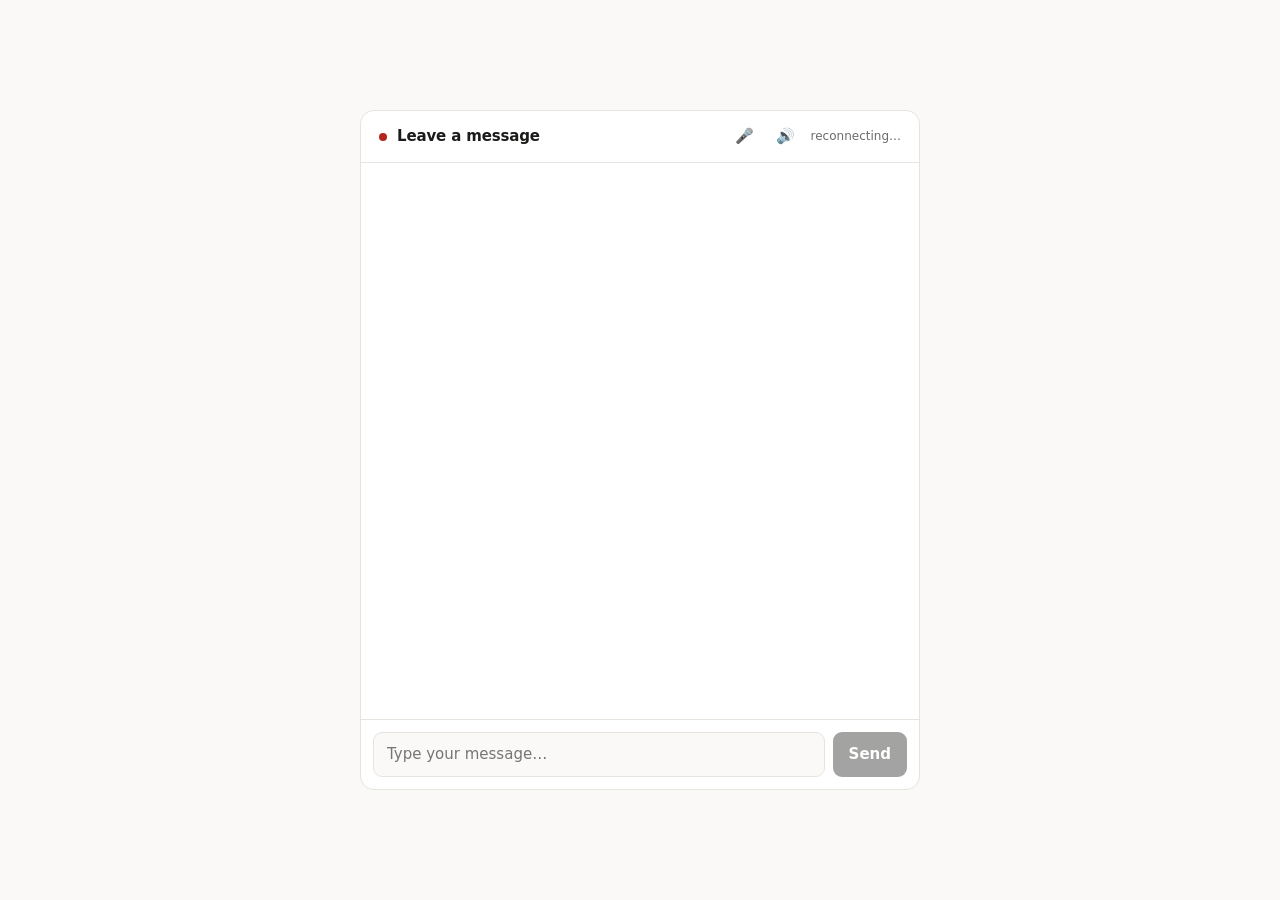
==== docs/index.html @ 97af679c "Fix widget: the Phase 3 patch truncated the script The voice block was inserted by replacing "connec" ====
<!doctype html>
<html lang="en">
<head>
<meta charset="utf-8">
<meta name="viewport" content="width=device-width, initial-scale=1">
<title>Leave a message</title>
<style>
  :root {
    color-scheme: light dark;
    --bg:#faf9f7; --panel:#ffffff; --fg:#1b1b1a; --mut:#6b6b68; --line:#e6e4df;
    --agent-bg:#f2f1ed; --user-bg:#1b1b1a; --user-fg:#faf9f7;
    --ok:#137a4b; --bad:#b3261e; --accent:#1b1b1a;
  }
  @media (prefers-color-scheme: dark) {
    :root {
      --bg:#131314; --panel:#1a1a1c; --fg:#e9e8e4; --mut:#98978f; --line:#2c2c2f;
      --agent-bg:#232326; --user-bg:#e9e8e4; --user-fg:#131314;
      --ok:#4ade80; --bad:#f87171; --accent:#e9e8e4;
    }
  }
  * { box-sizing:border-box; }
  body {
    margin:0; min-height:100dvh; background:var(--bg); color:var(--fg);
    font:15px/1.55 ui-sans-serif, system-ui, -apple-system, "Segoe UI", sans-serif;
    display:grid; place-items:center; padding:16px;
  }
  .app {
    width:min(100%, 560px); height:min(88dvh, 680px); background:var(--panel);
    border:1px solid var(--line); border-radius:14px; display:flex; flex-direction:column;
    overflow:hidden;
  }
  header { padding:14px 18px; border-bottom:1px solid var(--line); display:flex; align-items:center; gap:10px; }
  header h1 { margin:0; font-size:15px; font-weight:600; letter-spacing:-0.01em; }
  .dot { width:8px; height:8px; border-radius:50%; background:var(--mut); flex:none; transition:background .2s; }
  .dot.ok { background:var(--ok); } .dot.bad { background:var(--bad); }
  .state { font-size:12px; color:var(--mut); }
  .icon { background:none; border:0; padding:2px 6px; font-size:15px;
          cursor:pointer; line-height:1; opacity:.85; }
  #mic { margin-left:auto; }
  .icon:hover { opacity:1; }
  #mic.live { opacity:1; color:var(--bad); }
  #mic.hearing { animation:pulse .8s ease-in-out infinite; }
  @keyframes pulse { 50% { opacity:.35; } }
  .icon[aria-pressed="true"] { opacity:.4; }

  #log { flex:1; overflow-y:auto; padding:18px; display:flex; flex-direction:column; gap:12px; }
  .msg { max-width:82%; padding:9px 13px; border-radius:14px; white-space:pre-wrap; word-wrap:break-word; }
  .msg.agent { background:var(--agent-bg); border-bottom-left-radius:5px; align-self:flex-start; }
  .msg.user  { background:var(--user-bg); color:var(--user-fg); border-bottom-right-radius:5px; align-self:flex-end; }
  .msg.error { background:transparent; color:var(--bad); border:1px solid var(--bad); align-self:stretch; max-width:100%; font-size:13px; }
  .meta { align-self:flex-start; font-size:11px; color:var(--mut); font-family:ui-monospace,Consolas,monospace; }

  .cursor::after {
    content:"▋"; margin-left:1px; opacity:.5; animation:blink 1s steps(2) infinite;
  }
  @keyframes blink { 50% { opacity:0; } }

  form { display:flex; gap:8px; padding:12px; border-top:1px solid var(--line); }
  input[type=text] {
    flex:1; padding:10px 13px; border-radius:9px; border:1px solid var(--line);
    background:var(--bg); color:var(--fg); font:inherit; min-width:0;
  }
  input[type=text]:focus { outline:2px solid var(--accent); outline-offset:-1px; }
  button {
    padding:10px 16px; border-radius:9px; border:0; background:var(--accent);
    color:var(--panel); font:inherit; font-weight:550; cursor:pointer;
  }
  button:disabled { opacity:.4; cursor:not-allowed; }
  @media (prefers-reduced-motion: reduce) { .cursor::after { animation:none; } }
</style>
</head>
<body>
<div class="app">
  <header>
    <span class="dot" id="dot"></span>
    <h1>Leave a message</h1>
    <button type="button" id="mic" class="icon" aria-pressed="false"
            title="Talk instead of typing">🎤</button>
    <button type="button" id="mute" class="icon" aria-pressed="false"
            title="Mute the voice">🔊</button>
    <span class="state" id="state">connecting…</span>
  </header>
  <div id="log" role="log" aria-live="polite"></div>
  <form id="form" autocomplete="off">
    <input type="text" id="input" placeholder="Type your message…" disabled
           aria-label="Your message" maxlength="4000">
    <button type="submit" id="send" disabled>Send</button>
  </form>
</div>

<script type="module">
const WS_URL = "wss://assistant-ai.duckdns.org/ws/chat";

const $ = (id) => document.getElementById(id);
const log = $("log"), input = $("input"), send = $("send"), form = $("form");
const dot = $("dot"), state = $("state");

let socket = null;
let streaming = null;   // the agent bubble currently being written into
let retryDelay = 1000;

// ---- audio playback ----------------------------------------------------
// The server sends one complete audio file per sentence, in generation order.
// decodeAudioData handles MP3 (edge-tts, Fish) and WAV (Piper) alike, so there
// is a single decode path regardless of which backend synthesised it.
let audioCtx = null;
let decodeChain = Promise.resolve();  // keeps decodes in arrival order
const audioQueue = [];
let playing = false;
let muted = false;

function ensureAudio() {
  // Browsers block AudioContext until a user gesture; sending a message is one.
  if (!audioCtx) audioCtx = new (window.AudioContext || window.webkitAudioContext)();
  if (audioCtx.state === "suspended") audioCtx.resume();
  return audioCtx;
}

function enqueueAudio(msg) {
  if (muted || !audioCtx) return;
  // Chained rather than parallel: decodeAudioData resolves out of order for
  // differently-sized clips, which would play the reply's sentences shuffled.
  decodeChain = decodeChain.then(async () => {
    try {
      const bytes = Uint8Array.from(atob(msg.data), (c) => c.charCodeAt(0));
      const buffer = await audioCtx.decodeAudioData(bytes.buffer);
      audioQueue.push(buffer);
      if (!playing) playNext();
    } catch (e) {
      console.warn("could not decode audio", e);
    }
  });
}

function playNext() {
  const buffer = audioQueue.shift();
  if (!buffer) { playing = false; return; }
  playing = true;
  const source = audioCtx.createBufferSource();
  source.buffer = buffer;
  source.connect(audioCtx.destination);
  source.onended = playNext;
  source.start();
}

function stopAudio() {
  audioQueue.length = 0;
  playing = false;
}

function setState(text, cls) {
  state.textContent = text;
  dot.className = "dot" + (cls ? " " + cls : "");
}

function bubble(cls, text = "") {
  const el = document.createElement("div");
  el.className = "msg " + cls;
  el.textContent = text;
  log.appendChild(el);
  log.scrollTop = log.scrollHeight;
  return el;
}

function setComposerEnabled(on) {
  input.disabled = !on;
  send.disabled = !on;
  if (on) input.focus();
}

function connect() {
  setState("connecting…");
  socket = new WebSocket(WS_URL);

  socket.onopen = () => {
    retryDelay = 1000;
    setState("connected", "ok");
    setComposerEnabled(true);
  };

  socket.onmessage = (event) => {
    const msg = JSON.parse(event.data);

    if (msg.type === "ready") {
      // Nothing to show — the server is just handing us a conversation id.
      return;
    }
    if (msg.type === "interrupted") {
      // Server cancelled the reply because we started talking over it.
      stopAudio();
      if (streaming) streaming.classList.remove("cursor");
      streaming = null;
      setComposerEnabled(true);
      return;
    }
    if (msg.type === "transcript") {
      // Echoed back so a misrecognition is visible before it reaches a ticket.
      bubble("user", msg.text);
      return;
    }
    if (msg.type === "not_heard") {
      setState(listening ? "listening" : "connected", "ok");
      setComposerEnabled(true);
      return;
    }
    if (msg.type === "audio") {
      enqueueAudio(msg);
      return;
    }
    if (msg.type === "token") {
      if (!streaming) {
        streaming = bubble("agent");
        streaming.classList.add("cursor");
      }
      streaming.textContent += msg.text;
      log.scrollTop = log.scrollHeight;
      return;
    }
    if (msg.type === "done") {
      if (streaming) streaming.classList.remove("cursor");
      streaming = null;
      // Latency and model are surfaced deliberately: §7 says we cannot tune
      // what we cannot see, and this is the cheapest possible view of it.
      const meta = document.createElement("div");
      meta.className = "meta";
      meta.textContent = `${msg.model} · first token ${msg.first_token_ms}ms · total ${msg.total_ms}ms`;
      log.appendChild(meta);
      log.scrollTop = log.scrollHeight;
      setComposerEnabled(true);
      return;
    }
    if (msg.type === "error") {
      if (streaming) streaming.classList.remove("cursor");
      streaming = null;
      bubble("error", msg.message);
      setComposerEnabled(true);
    }
  };

  socket.onclose = (event) => {
    setComposerEnabled(false);
    streaming = null;
    // 1008 is the server refusing us on policy — a disallowed Origin, too many
    // connections, or at capacity. Reconnecting would just be refused again.
    if (event.code === 1008) {
      setState("refused", "bad");
      bubble("error", `Connection refused: ${event.reason || "policy"}`);
      return;
    }
    setState("reconnecting…", "bad");
    setTimeout(connect, retryDelay);
    retryDelay = Math.min(retryDelay * 2, 15000);
  };

  socket.onerror = () => setState("connection error", "bad");
}

form.addEventListener("submit", (e) => {
  e.preventDefault();
  const text = input.value.trim();
  if (!text || !socket || socket.readyState !== WebSocket.OPEN) return;
  ensureAudio();          // this submit is the user gesture audio needs
  stopAudio();            // a new question cancels whatever is still speaking
  bubble("user", text);
  socket.send(JSON.stringify({ type: "user_message", text }));
  input.value = "";
  setComposerEnabled(false);
});

const mute = $("mute");
mute.addEventListener("click", () => {
  muted = !muted;
  mute.textContent = muted ? "🔇" : "🔊";
  mute.setAttribute("aria-pressed", String(muted));
  mute.title = muted ? "Unmute the voice" : "Mute the voice";
  if (muted) stopAudio();
});

// ---- voice input -------------------------------------------------------
// Energy-based endpointing rather than a neural VAD. @ricky0123/vad-web needs
// onnxruntime's wasm, measured at 13.3 MB raw / 4.75 MB gzipped -- four times
// the budget §3.2 allows for a widget that must load on mobile data. An
// AnalyserNode costs nothing and is adequate in a normal room; if it proves
// flaky in noise, Silero can be lazy-loaded on first mic use.
let listening = false;
let micStream = null;
let recorder = null;
let analyser = null;
let chunks = [];
let speaking = false;          // caller is currently talking
let silenceSince = 0;
let noiseFloor = 0.01;
let pollTimer = null;

const SILENCE_HANGOVER_MS = 900;   // quiet this long ends the utterance
const MIN_UTTERANCE_MS = 400;      // shorter than this is a cough, not speech
const SPEECH_MARGIN = 2.5;         // times the measured noise floor
let speechStartedAt = 0;

function rms() {
  const buf = new Float32Array(analyser.fftSize);
  analyser.getFloatTimeDomainData(buf);
  let sum = 0;
  for (let i = 0; i < buf.length; i++) sum += buf[i] * buf[i];
  return Math.sqrt(sum / buf.length);
}

async function startListening() {
  micStream = await navigator.mediaDevices.getUserMedia({
    audio: { echoCancellation: true, noiseSuppression: true, autoGainControl: true },
  });
  ensureAudio();
  const source = audioCtx.createMediaStreamSource(micStream);
  analyser = audioCtx.createAnalyser();
  analyser.fftSize = 1024;
  source.connect(analyser);

  // Calibrate against the actual room rather than a guessed constant.
  const samples = [];
  for (let i = 0; i < 12; i++) {
    samples.push(rms());
    await new Promise((r) => setTimeout(r, 40));
  }
  noiseFloor = Math.max(0.005, samples.sort()[Math.floor(samples.length / 2)]);

  listening = true;
  micBtn.classList.add("live");
  micBtn.setAttribute("aria-pressed", "true");
  setState("listening", "ok");
  pollTimer = setInterval(poll, 50);
}

function stopListening() {
  listening = false;
  clearInterval(pollTimer);
  if (recorder && recorder.state === "recording") recorder.stop();
  if (micStream) micStream.getTracks().forEach((t) => t.stop());
  micStream = null; recorder = null; analyser = null; speaking = false;
  micBtn.classList.remove("live", "hearing");
  micBtn.setAttribute("aria-pressed", "false");
  setState("connected", "ok");
}

function poll() {
  if (!analyser) return;
  const level = rms();
  const loud = level > noiseFloor * SPEECH_MARGIN;

  if (loud && !speaking) {
    speaking = true;
    speechStartedAt = Date.now();
    micBtn.classList.add("hearing");
    // Barge-in (§7.4): kill playback immediately, and tell the server before
    // the audio upload so it can cancel the LLM and TTS work in flight.
    if (playing || audioQueue.length) {
      stopAudio();
      if (socket && socket.readyState === WebSocket.OPEN) {
        socket.send(JSON.stringify({ type: "barge_in" }));
      }
    }
    chunks = [];
    recorder = new MediaRecorder(micStream, { mimeType: "audio/webm;codecs=opus" });
    recorder.ondataavailable = (e) => { if (e.data.size) chunks.push(e.data); };
    recorder.onstop = sendUtterance;
    recorder.start();
    silenceSince = 0;
  } else if (!loud && speaking) {
    if (!silenceSince) silenceSince = Date.now();
    if (Date.now() - silenceSince > SILENCE_HANGOVER_MS) {
      speaking = false;
      micBtn.classList.remove("hearing");
      const spoken = Date.now() - speechStartedAt - SILENCE_HANGOVER_MS;
      if (recorder && recorder.state === "recording") {
        recorder.stop();
        if (spoken < MIN_UTTERANCE_MS) chunks = [];   // too short to be speech
      }
    }
  } else if (loud && speaking) {
    silenceSince = 0;
  }
}

async function sendUtterance() {
  if (!chunks.length) return;
  const blob = new Blob(chunks, { type: "audio/webm" });
  chunks = [];
  // Groq bills a 10-second minimum per request, so a fragment costs the same
  // as a sentence. Drop the ones that are obviously not speech.
  if (blob.size < 2000) return;
  const b64 = await new Promise((resolve) => {
    const fr = new FileReader();
    fr.onload = () => resolve(fr.result.split(",")[1]);
    fr.readAsDataURL(blob);
  });
  if (socket && socket.readyState === WebSocket.OPEN) {
    setState("transcribing…", "ok");
    socket.send(JSON.stringify({ type: "audio", data: b64, mime: "audio/webm" }));
  }
}

const micBtn = $("mic");
micBtn.addEventListener("click", async () => {
  try {
    if (listening) stopListening();
    else await startListening();
  } catch (e) {
    bubble("error", "Could not access the microphone: " + e.message);
    stopListening();
  }
});


connect();
</script>
</body>
</html>
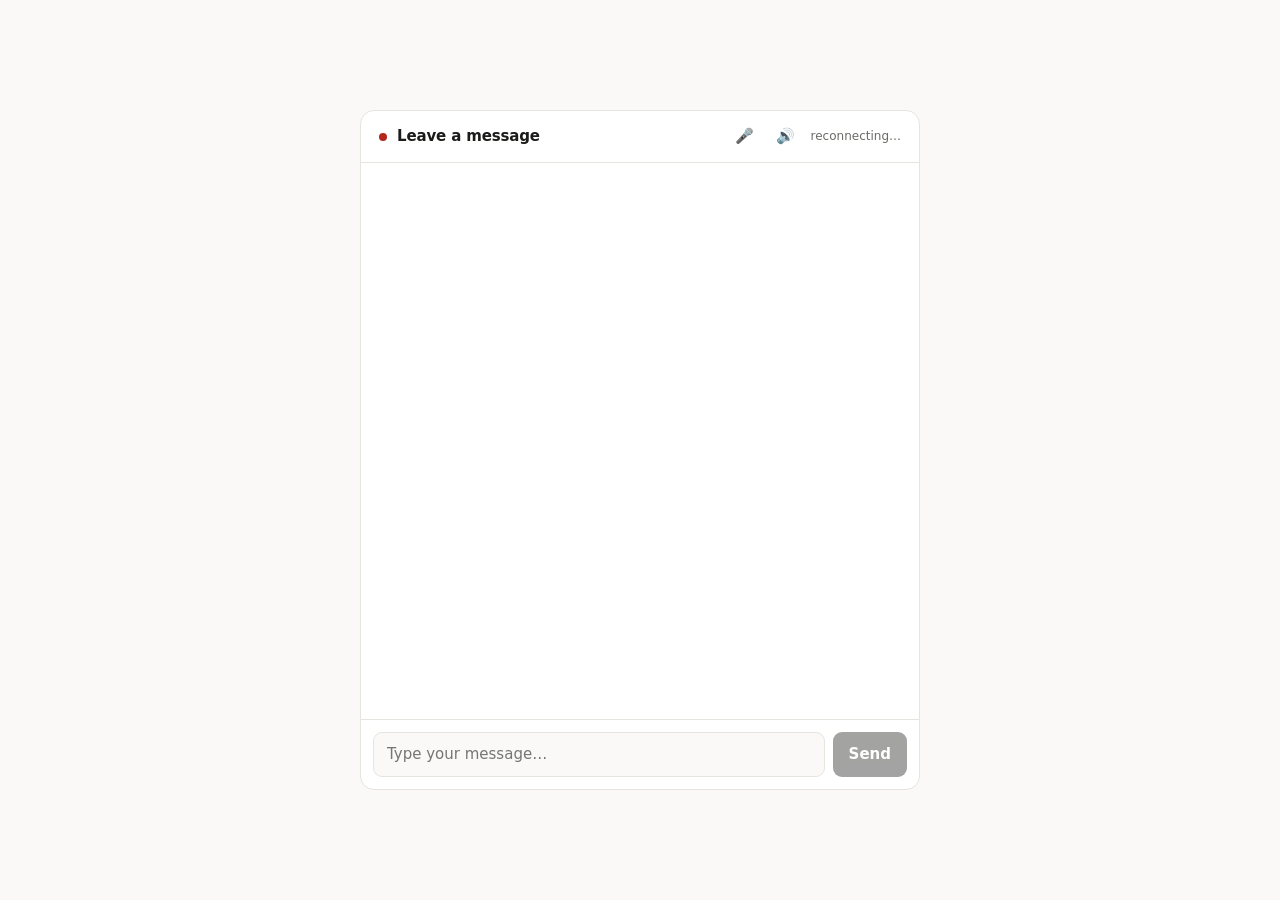
==== commit c424ae38: "Phase 4 (persistence half): schema, turn-by-turn writes, signed resume Schema applied to Supabase wi" ====
--- a/docs/index.html
+++ b/docs/index.html
@@ -99,6 +99,17 @@
 let streaming = null;   // the agent bubble currently being written into
 let retryDelay = 1000;
 
+// Resume token from the server, so a refresh continues the same conversation
+// rather than starting a new one. sessionStorage, not localStorage: it should
+// die with the tab, and it is a bearer credential for one conversation.
+const TOKEN_KEY = "assistant.resume";
+function storedToken() {
+  try { return sessionStorage.getItem(TOKEN_KEY) || ""; } catch (e) { return ""; }
+}
+function storeToken(t) {
+  try { sessionStorage.setItem(TOKEN_KEY, t); } catch (e) { /* private mode */ }
+}
+
 // ---- audio playback ----------------------------------------------------
 // The server sends one complete audio file per sentence, in generation order.
 // decodeAudioData handles MP3 (edge-tts, Fish) and WAV (Piper) alike, so there
@@ -108,6 +119,8 @@
 const audioQueue = [];
 let playing = false;
 let muted = false;
+let currentSource = null;   // the node actually sounding right now
+let audioEpoch = 0;         // bumped on every interruption
 
 function ensureAudio() {
   // Browsers block AudioContext until a user gesture; sending a message is one.
@@ -120,10 +133,15 @@
   if (muted || !audioCtx) return;
   // Chained rather than parallel: decodeAudioData resolves out of order for
   // differently-sized clips, which would play the reply's sentences shuffled.
+  const epoch = audioEpoch;
   decodeChain = decodeChain.then(async () => {
+    if (epoch !== audioEpoch) return;          // superseded before we started
     try {
       const bytes = Uint8Array.from(atob(msg.data), (c) => c.charCodeAt(0));
       const buffer = await audioCtx.decodeAudioData(bytes.buffer);
+      // Check again: the interruption may have landed during the decode, and
+      // without this the cancelled reply resumes a moment later.
+      if (epoch !== audioEpoch) return;
       audioQueue.push(buffer);
       if (!playing) playNext();
     } catch (e) {
@@ -134,17 +152,29 @@
 
 function playNext() {
   const buffer = audioQueue.shift();
-  if (!buffer) { playing = false; return; }
+  if (!buffer) { playing = false; currentSource = null; return; }
   playing = true;
   const source = audioCtx.createBufferSource();
   source.buffer = buffer;
   source.connect(audioCtx.destination);
-  source.onended = playNext;
+  // Guarded: a source we stopped deliberately also fires onended, and without
+  // this check it would start the next sentence we just cancelled.
+  source.onended = () => { if (currentSource === source) playNext(); };
+  currentSource = source;
   source.start();
 }
 
 function stopAudio() {
+  // Bumping the epoch voids decodes still in flight for the cancelled reply.
+  audioEpoch++;
   audioQueue.length = 0;
+  if (currentSource) {
+    // Clearing the queue is not enough -- the sentence already sounding has to
+    // be stopped, or the assistant talks over the person interrupting it.
+    currentSource.onended = null;
+    try { currentSource.stop(); } catch (e) { /* already ended */ }
+    currentSource = null;
+  }
   playing = false;
 }
 
@@ -182,7 +212,21 @@
     const msg = JSON.parse(event.data);
 
     if (msg.type === "ready") {
-      // Nothing to show — the server is just handing us a conversation id.
+      // Offer any token we hold; the server ignores it unless it verifies.
+      const t = storedToken();
+      if (t) socket.send(JSON.stringify({ type: "hello", token: t }));
+      return;
+    }
+    if (msg.type === "resume_token") {
+      storeToken(msg.token);
+      return;
+    }
+    if (msg.type === "resumed") {
+      // Replay the transcript the database has, in its order -- not ours.
+      log.innerHTML = "";
+      for (const t of msg.turns) {
+        bubble(t.role === "customer" ? "user" : "agent", t.text);
+      }
       return;
     }
     if (msg.type === "interrupted") {
@@ -295,7 +339,12 @@
 const SILENCE_HANGOVER_MS = 900;   // quiet this long ends the utterance
 const MIN_UTTERANCE_MS = 400;      // shorter than this is a cough, not speech
 const SPEECH_MARGIN = 2.5;         // times the measured noise floor
+// Onset must sustain across a few polls. Without this, a single loud frame
+// starts a turn -- and on speakers, the assistant's own voice leaking past
+// echo cancellation would make it interrupt itself.
+const SPEECH_ONSET_FRAMES = 3;     // x 50ms poll = ~150ms sustained
 let speechStartedAt = 0;
+let loudFrames = 0;
 
 function rms() {
   const buf = new Float32Array(analyser.fftSize);
@@ -345,8 +394,9 @@
   if (!analyser) return;
   const level = rms();
   const loud = level > noiseFloor * SPEECH_MARGIN;
-
-  if (loud && !speaking) {
+  loudFrames = loud ? loudFrames + 1 : 0;
+
+  if (loudFrames >= SPEECH_ONSET_FRAMES && !speaking) {
     speaking = true;
     speechStartedAt = Date.now();
     micBtn.classList.add("hearing");
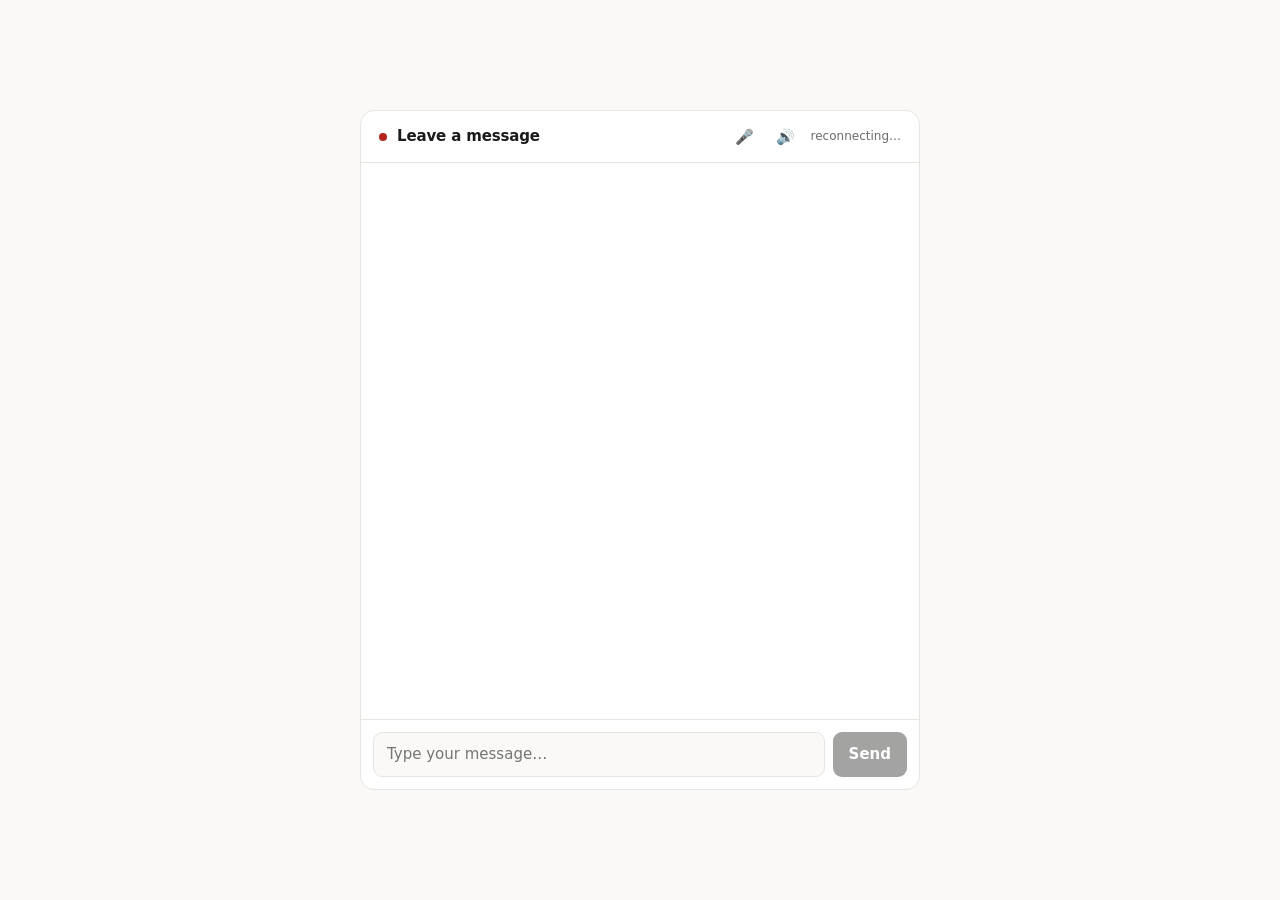
==== commit 260299bf: "Phases 4.5 and 6: owner widget, dashboard, and ops The conversation logic moves into docs/js/widget." ====
--- a/docs/index.html
+++ b/docs/index.html
@@ -4,72 +4,9 @@
 <meta charset="utf-8">
 <meta name="viewport" content="width=device-width, initial-scale=1">
 <title>Leave a message</title>
-<style>
-  :root {
-    color-scheme: light dark;
-    --bg:#faf9f7; --panel:#ffffff; --fg:#1b1b1a; --mut:#6b6b68; --line:#e6e4df;
-    --agent-bg:#f2f1ed; --user-bg:#1b1b1a; --user-fg:#faf9f7;
-    --ok:#137a4b; --bad:#b3261e; --accent:#1b1b1a;
-  }
-  @media (prefers-color-scheme: dark) {
-    :root {
-      --bg:#131314; --panel:#1a1a1c; --fg:#e9e8e4; --mut:#98978f; --line:#2c2c2f;
-      --agent-bg:#232326; --user-bg:#e9e8e4; --user-fg:#131314;
-      --ok:#4ade80; --bad:#f87171; --accent:#e9e8e4;
-    }
-  }
-  * { box-sizing:border-box; }
-  body {
-    margin:0; min-height:100dvh; background:var(--bg); color:var(--fg);
-    font:15px/1.55 ui-sans-serif, system-ui, -apple-system, "Segoe UI", sans-serif;
-    display:grid; place-items:center; padding:16px;
-  }
-  .app {
-    width:min(100%, 560px); height:min(88dvh, 680px); background:var(--panel);
-    border:1px solid var(--line); border-radius:14px; display:flex; flex-direction:column;
-    overflow:hidden;
-  }
-  header { padding:14px 18px; border-bottom:1px solid var(--line); display:flex; align-items:center; gap:10px; }
-  header h1 { margin:0; font-size:15px; font-weight:600; letter-spacing:-0.01em; }
-  .dot { width:8px; height:8px; border-radius:50%; background:var(--mut); flex:none; transition:background .2s; }
-  .dot.ok { background:var(--ok); } .dot.bad { background:var(--bad); }
-  .state { font-size:12px; color:var(--mut); }
-  .icon { background:none; border:0; padding:2px 6px; font-size:15px;
-          cursor:pointer; line-height:1; opacity:.85; }
-  #mic { margin-left:auto; }
-  .icon:hover { opacity:1; }
-  #mic.live { opacity:1; color:var(--bad); }
-  #mic.hearing { animation:pulse .8s ease-in-out infinite; }
-  @keyframes pulse { 50% { opacity:.35; } }
-  .icon[aria-pressed="true"] { opacity:.4; }
-
-  #log { flex:1; overflow-y:auto; padding:18px; display:flex; flex-direction:column; gap:12px; }
-  .msg { max-width:82%; padding:9px 13px; border-radius:14px; white-space:pre-wrap; word-wrap:break-word; }
-  .msg.agent { background:var(--agent-bg); border-bottom-left-radius:5px; align-self:flex-start; }
-  .msg.user  { background:var(--user-bg); color:var(--user-fg); border-bottom-right-radius:5px; align-self:flex-end; }
-  .msg.error { background:transparent; color:var(--bad); border:1px solid var(--bad); align-self:stretch; max-width:100%; font-size:13px; }
-  .meta { align-self:flex-start; font-size:11px; color:var(--mut); font-family:ui-monospace,Consolas,monospace; }
-
-  .cursor::after {
-    content:"▋"; margin-left:1px; opacity:.5; animation:blink 1s steps(2) infinite;
-  }
-  @keyframes blink { 50% { opacity:0; } }
-
-  form { display:flex; gap:8px; padding:12px; border-top:1px solid var(--line); }
-  input[type=text] {
-    flex:1; padding:10px 13px; border-radius:9px; border:1px solid var(--line);
-    background:var(--bg); color:var(--fg); font:inherit; min-width:0;
-  }
-  input[type=text]:focus { outline:2px solid var(--accent); outline-offset:-1px; }
-  button {
-    padding:10px 16px; border-radius:9px; border:0; background:var(--accent);
-    color:var(--panel); font:inherit; font-weight:550; cursor:pointer;
-  }
-  button:disabled { opacity:.4; cursor:not-allowed; }
-  @media (prefers-reduced-motion: reduce) { .cursor::after { animation:none; } }
-</style>
+<link rel="stylesheet" href="css/app.css">
 </head>
-<body>
+<body class="centred">
 <div class="app">
   <header>
     <span class="dot" id="dot"></span>
@@ -81,386 +18,33 @@
     <span class="state" id="state">connecting…</span>
   </header>
   <div id="log" role="log" aria-live="polite"></div>
-  <form id="form" autocomplete="off">
+  <form id="form" class="composer" autocomplete="off">
     <input type="text" id="input" placeholder="Type your message…" disabled
            aria-label="Your message" maxlength="4000">
-    <button type="submit" id="send" disabled>Send</button>
+    <button type="submit" id="send" class="primary" disabled>Send</button>
   </form>
 </div>
 
 <script type="module">
-const WS_URL = "wss://assistant-ai.duckdns.org/ws/chat";
+import { startWidget } from "./js/widget.js";
 
-const $ = (id) => document.getElementById(id);
-const log = $("log"), input = $("input"), send = $("send"), form = $("form");
-const dot = $("dot"), state = $("state");
-
-let socket = null;
-let streaming = null;   // the agent bubble currently being written into
-let retryDelay = 1000;
-
-// Resume token from the server, so a refresh continues the same conversation
-// rather than starting a new one. sessionStorage, not localStorage: it should
-// die with the tab, and it is a bearer credential for one conversation.
-const TOKEN_KEY = "assistant.resume";
-function storedToken() {
-  try { return sessionStorage.getItem(TOKEN_KEY) || ""; } catch (e) { return ""; }
-}
-function storeToken(t) {
-  try { sessionStorage.setItem(TOKEN_KEY, t); } catch (e) { /* private mode */ }
-}
-
-// ---- audio playback ----------------------------------------------------
-// The server sends one complete audio file per sentence, in generation order.
-// decodeAudioData handles MP3 (edge-tts, Fish) and WAV (Piper) alike, so there
-// is a single decode path regardless of which backend synthesised it.
-let audioCtx = null;
-let decodeChain = Promise.resolve();  // keeps decodes in arrival order
-const audioQueue = [];
-let playing = false;
-let muted = false;
-let currentSource = null;   // the node actually sounding right now
-let audioEpoch = 0;         // bumped on every interruption
-
-function ensureAudio() {
-  // Browsers block AudioContext until a user gesture; sending a message is one.
-  if (!audioCtx) audioCtx = new (window.AudioContext || window.webkitAudioContext)();
-  if (audioCtx.state === "suspended") audioCtx.resume();
-  return audioCtx;
-}
-
-function enqueueAudio(msg) {
-  if (muted || !audioCtx) return;
-  // Chained rather than parallel: decodeAudioData resolves out of order for
-  // differently-sized clips, which would play the reply's sentences shuffled.
-  const epoch = audioEpoch;
-  decodeChain = decodeChain.then(async () => {
-    if (epoch !== audioEpoch) return;          // superseded before we started
-    try {
-      const bytes = Uint8Array.from(atob(msg.data), (c) => c.charCodeAt(0));
-      const buffer = await audioCtx.decodeAudioData(bytes.buffer);
-      // Check again: the interruption may have landed during the decode, and
-      // without this the cancelled reply resumes a moment later.
-      if (epoch !== audioEpoch) return;
-      audioQueue.push(buffer);
-      if (!playing) playNext();
-    } catch (e) {
-      console.warn("could not decode audio", e);
-    }
-  });
-}
-
-function playNext() {
-  const buffer = audioQueue.shift();
-  if (!buffer) { playing = false; currentSource = null; return; }
-  playing = true;
-  const source = audioCtx.createBufferSource();
-  source.buffer = buffer;
-  source.connect(audioCtx.destination);
-  // Guarded: a source we stopped deliberately also fires onended, and without
-  // this check it would start the next sentence we just cancelled.
-  source.onended = () => { if (currentSource === source) playNext(); };
-  currentSource = source;
-  source.start();
-}
-
-function stopAudio() {
-  // Bumping the epoch voids decodes still in flight for the cancelled reply.
-  audioEpoch++;
-  audioQueue.length = 0;
-  if (currentSource) {
-    // Clearing the queue is not enough -- the sentence already sounding has to
-    // be stopped, or the assistant talks over the person interrupting it.
-    currentSource.onended = null;
-    try { currentSource.stop(); } catch (e) { /* already ended */ }
-    currentSource = null;
-  }
-  playing = false;
-}
-
-function setState(text, cls) {
-  state.textContent = text;
-  dot.className = "dot" + (cls ? " " + cls : "");
-}
-
-function bubble(cls, text = "") {
-  const el = document.createElement("div");
-  el.className = "msg " + cls;
-  el.textContent = text;
-  log.appendChild(el);
-  log.scrollTop = log.scrollHeight;
-  return el;
-}
-
-function setComposerEnabled(on) {
-  input.disabled = !on;
-  send.disabled = !on;
-  if (on) input.focus();
-}
-
-function connect() {
-  setState("connecting…");
-  socket = new WebSocket(WS_URL);
-
-  socket.onopen = () => {
-    retryDelay = 1000;
-    setState("connected", "ok");
-    setComposerEnabled(true);
-  };
-
-  socket.onmessage = (event) => {
-    const msg = JSON.parse(event.data);
-
-    if (msg.type === "ready") {
-      // Offer any token we hold; the server ignores it unless it verifies.
-      const t = storedToken();
-      if (t) socket.send(JSON.stringify({ type: "hello", token: t }));
-      return;
-    }
-    if (msg.type === "resume_token") {
-      storeToken(msg.token);
-      return;
-    }
-    if (msg.type === "resumed") {
-      // Replay the transcript the database has, in its order -- not ours.
-      log.innerHTML = "";
-      for (const t of msg.turns) {
-        bubble(t.role === "customer" ? "user" : "agent", t.text);
-      }
-      return;
-    }
-    if (msg.type === "interrupted") {
-      // Server cancelled the reply because we started talking over it.
-      stopAudio();
-      if (streaming) streaming.classList.remove("cursor");
-      streaming = null;
-      setComposerEnabled(true);
-      return;
-    }
-    if (msg.type === "transcript") {
-      // Echoed back so a misrecognition is visible before it reaches a ticket.
-      bubble("user", msg.text);
-      return;
-    }
-    if (msg.type === "not_heard") {
-      setState(listening ? "listening" : "connected", "ok");
-      setComposerEnabled(true);
-      return;
-    }
-    if (msg.type === "audio") {
-      enqueueAudio(msg);
-      return;
-    }
-    if (msg.type === "token") {
-      if (!streaming) {
-        streaming = bubble("agent");
-        streaming.classList.add("cursor");
-      }
-      streaming.textContent += msg.text;
-      log.scrollTop = log.scrollHeight;
-      return;
-    }
-    if (msg.type === "done") {
-      if (streaming) streaming.classList.remove("cursor");
-      streaming = null;
-      // Latency and model are surfaced deliberately: §7 says we cannot tune
-      // what we cannot see, and this is the cheapest possible view of it.
-      const meta = document.createElement("div");
-      meta.className = "meta";
-      meta.textContent = `${msg.model} · first token ${msg.first_token_ms}ms · total ${msg.total_ms}ms`;
-      log.appendChild(meta);
-      log.scrollTop = log.scrollHeight;
-      setComposerEnabled(true);
-      return;
-    }
-    if (msg.type === "error") {
-      if (streaming) streaming.classList.remove("cursor");
-      streaming = null;
-      bubble("error", msg.message);
-      setComposerEnabled(true);
-    }
-  };
-
-  socket.onclose = (event) => {
-    setComposerEnabled(false);
-    streaming = null;
-    // 1008 is the server refusing us on policy — a disallowed Origin, too many
-    // connections, or at capacity. Reconnecting would just be refused again.
-    if (event.code === 1008) {
-      setState("refused", "bad");
-      bubble("error", `Connection refused: ${event.reason || "policy"}`);
-      return;
-    }
-    setState("reconnecting…", "bad");
-    setTimeout(connect, retryDelay);
-    retryDelay = Math.min(retryDelay * 2, 15000);
-  };
-
-  socket.onerror = () => setState("connection error", "bad");
-}
-
-form.addEventListener("submit", (e) => {
-  e.preventDefault();
-  const text = input.value.trim();
-  if (!text || !socket || socket.readyState !== WebSocket.OPEN) return;
-  ensureAudio();          // this submit is the user gesture audio needs
-  stopAudio();            // a new question cancels whatever is still speaking
-  bubble("user", text);
-  socket.send(JSON.stringify({ type: "user_message", text }));
-  input.value = "";
-  setComposerEnabled(false);
+// Visitor mode: no session token is sent, so the server keeps this a visitor
+// conversation. Mode is derived server-side from verified auth and there is no
+// field a client can set to change it.
+startWidget({
+  wsUrl: "wss://assistant-ai.duckdns.org/ws/chat",
+  tokenKey: "assistant.resume.visitor",
+  el: {
+    log: document.getElementById("log"),
+    input: document.getElementById("input"),
+    send: document.getElementById("send"),
+    form: document.getElementById("form"),
+    dot: document.getElementById("dot"),
+    state: document.getElementById("state"),
+    mic: document.getElementById("mic"),
+    mute: document.getElementById("mute"),
+  },
 });
-
-const mute = $("mute");
-mute.addEventListener("click", () => {
-  muted = !muted;
-  mute.textContent = muted ? "🔇" : "🔊";
-  mute.setAttribute("aria-pressed", String(muted));
-  mute.title = muted ? "Unmute the voice" : "Mute the voice";
-  if (muted) stopAudio();
-});
-
-// ---- voice input -------------------------------------------------------
-// Energy-based endpointing rather than a neural VAD. @ricky0123/vad-web needs
-// onnxruntime's wasm, measured at 13.3 MB raw / 4.75 MB gzipped -- four times
-// the budget §3.2 allows for a widget that must load on mobile data. An
-// AnalyserNode costs nothing and is adequate in a normal room; if it proves
-// flaky in noise, Silero can be lazy-loaded on first mic use.
-let listening = false;
-let micStream = null;
-let recorder = null;
-let analyser = null;
-let chunks = [];
-let speaking = false;          // caller is currently talking
-let silenceSince = 0;
-let noiseFloor = 0.01;
-let pollTimer = null;
-
-const SILENCE_HANGOVER_MS = 900;   // quiet this long ends the utterance
-const MIN_UTTERANCE_MS = 400;      // shorter than this is a cough, not speech
-const SPEECH_MARGIN = 2.5;         // times the measured noise floor
-// Onset must sustain across a few polls. Without this, a single loud frame
-// starts a turn -- and on speakers, the assistant's own voice leaking past
-// echo cancellation would make it interrupt itself.
-const SPEECH_ONSET_FRAMES = 3;     // x 50ms poll = ~150ms sustained
-let speechStartedAt = 0;
-let loudFrames = 0;
-
-function rms() {
-  const buf = new Float32Array(analyser.fftSize);
-  analyser.getFloatTimeDomainData(buf);
-  let sum = 0;
-  for (let i = 0; i < buf.length; i++) sum += buf[i] * buf[i];
-  return Math.sqrt(sum / buf.length);
-}
-
-async function startListening() {
-  micStream = await navigator.mediaDevices.getUserMedia({
-    audio: { echoCancellation: true, noiseSuppression: true, autoGainControl: true },
-  });
-  ensureAudio();
-  const source = audioCtx.createMediaStreamSource(micStream);
-  analyser = audioCtx.createAnalyser();
-  analyser.fftSize = 1024;
-  source.connect(analyser);
-
-  // Calibrate against the actual room rather than a guessed constant.
-  const samples = [];
-  for (let i = 0; i < 12; i++) {
-    samples.push(rms());
-    await new Promise((r) => setTimeout(r, 40));
-  }
-  noiseFloor = Math.max(0.005, samples.sort()[Math.floor(samples.length / 2)]);
-
-  listening = true;
-  micBtn.classList.add("live");
-  micBtn.setAttribute("aria-pressed", "true");
-  setState("listening", "ok");
-  pollTimer = setInterval(poll, 50);
-}
-
-function stopListening() {
-  listening = false;
-  clearInterval(pollTimer);
-  if (recorder && recorder.state === "recording") recorder.stop();
-  if (micStream) micStream.getTracks().forEach((t) => t.stop());
-  micStream = null; recorder = null; analyser = null; speaking = false;
-  micBtn.classList.remove("live", "hearing");
-  micBtn.setAttribute("aria-pressed", "false");
-  setState("connected", "ok");
-}
-
-function poll() {
-  if (!analyser) return;
-  const level = rms();
-  const loud = level > noiseFloor * SPEECH_MARGIN;
-  loudFrames = loud ? loudFrames + 1 : 0;
-
-  if (loudFrames >= SPEECH_ONSET_FRAMES && !speaking) {
-    speaking = true;
-    speechStartedAt = Date.now();
-    micBtn.classList.add("hearing");
-    // Barge-in (§7.4): kill playback immediately, and tell the server before
-    // the audio upload so it can cancel the LLM and TTS work in flight.
-    if (playing || audioQueue.length) {
-      stopAudio();
-      if (socket && socket.readyState === WebSocket.OPEN) {
-        socket.send(JSON.stringify({ type: "barge_in" }));
-      }
-    }
-    chunks = [];
-    recorder = new MediaRecorder(micStream, { mimeType: "audio/webm;codecs=opus" });
-    recorder.ondataavailable = (e) => { if (e.data.size) chunks.push(e.data); };
-    recorder.onstop = sendUtterance;
-    recorder.start();
-    silenceSince = 0;
-  } else if (!loud && speaking) {
-    if (!silenceSince) silenceSince = Date.now();
-    if (Date.now() - silenceSince > SILENCE_HANGOVER_MS) {
-      speaking = false;
-      micBtn.classList.remove("hearing");
-      const spoken = Date.now() - speechStartedAt - SILENCE_HANGOVER_MS;
-      if (recorder && recorder.state === "recording") {
-        recorder.stop();
-        if (spoken < MIN_UTTERANCE_MS) chunks = [];   // too short to be speech
-      }
-    }
-  } else if (loud && speaking) {
-    silenceSince = 0;
-  }
-}
-
-async function sendUtterance() {
-  if (!chunks.length) return;
-  const blob = new Blob(chunks, { type: "audio/webm" });
-  chunks = [];
-  // Groq bills a 10-second minimum per request, so a fragment costs the same
-  // as a sentence. Drop the ones that are obviously not speech.
-  if (blob.size < 2000) return;
-  const b64 = await new Promise((resolve) => {
-    const fr = new FileReader();
-    fr.onload = () => resolve(fr.result.split(",")[1]);
-    fr.readAsDataURL(blob);
-  });
-  if (socket && socket.readyState === WebSocket.OPEN) {
-    setState("transcribing…", "ok");
-    socket.send(JSON.stringify({ type: "audio", data: b64, mime: "audio/webm" }));
-  }
-}
-
-const micBtn = $("mic");
-micBtn.addEventListener("click", async () => {
-  try {
-    if (listening) stopListening();
-    else await startListening();
-  } catch (e) {
-    bubble("error", "Could not access the microphone: " + e.message);
-    stopListening();
-  }
-});
-
-
-connect();
 </script>
 </body>
 </html>
--- a/docs/css/app.css
+++ b/docs/css/app.css
@@ -0,0 +1,114 @@
+/* Shared styling for the visitor widget, the owner widget and the dashboard. */
+
+:root {
+  color-scheme: light dark;
+  --bg:#faf9f7; --panel:#ffffff; --fg:#1b1b1a; --mut:#6b6b68; --line:#e6e4df;
+  --agent-bg:#f2f1ed; --user-bg:#1b1b1a; --user-fg:#faf9f7;
+  --ok:#137a4b; --bad:#b3261e; --warn:#a1620a; --accent:#1b1b1a;
+}
+@media (prefers-color-scheme: dark) {
+  :root {
+    --bg:#131314; --panel:#1a1a1c; --fg:#e9e8e4; --mut:#98978f; --line:#2c2c2f;
+    --agent-bg:#232326; --user-bg:#e9e8e4; --user-fg:#131314;
+    --ok:#4ade80; --bad:#f87171; --warn:#fbbf24; --accent:#e9e8e4;
+  }
+}
+
+* { box-sizing:border-box; }
+body {
+  margin:0; min-height:100dvh; background:var(--bg); color:var(--fg);
+  font:15px/1.55 ui-sans-serif, system-ui, -apple-system, "Segoe UI", sans-serif;
+}
+body.centred { display:grid; place-items:center; padding:16px; }
+
+/* ---------- conversation widget ---------- */
+.app {
+  width:min(100%, 560px); height:min(88dvh, 680px); background:var(--panel);
+  border:1px solid var(--line); border-radius:14px; display:flex;
+  flex-direction:column; overflow:hidden;
+}
+header {
+  padding:14px 18px; border-bottom:1px solid var(--line);
+  display:flex; align-items:center; gap:10px;
+}
+header h1 { margin:0; font-size:15px; font-weight:600; letter-spacing:-0.01em; }
+.dot { width:8px; height:8px; border-radius:50%; background:var(--mut); flex:none; transition:background .2s; }
+.dot.ok { background:var(--ok); } .dot.bad { background:var(--bad); }
+.state { font-size:12px; color:var(--mut); }
+.icon {
+  background:none; border:0; padding:2px 6px; font-size:15px;
+  cursor:pointer; line-height:1; opacity:.85; color:inherit;
+}
+#mic { margin-left:auto; }
+.icon:hover { opacity:1; }
+.icon[aria-pressed="true"] { opacity:.4; }
+#mic.live { opacity:1; color:var(--bad); }
+#mic.hearing { animation:pulse .8s ease-in-out infinite; }
+@keyframes pulse { 50% { opacity:.35; } }
+
+#log { flex:1; overflow-y:auto; padding:18px; display:flex; flex-direction:column; gap:12px; }
+.msg { max-width:82%; padding:9px 13px; border-radius:14px; white-space:pre-wrap; word-wrap:break-word; }
+.msg.agent { background:var(--agent-bg); border-bottom-left-radius:5px; align-self:flex-start; }
+.msg.user { background:var(--user-bg); color:var(--user-fg); border-bottom-right-radius:5px; align-self:flex-end; }
+.msg.error { background:transparent; color:var(--bad); border:1px solid var(--bad); align-self:stretch; max-width:100%; font-size:13px; }
+.meta { align-self:flex-start; font-size:11px; color:var(--mut); font-family:ui-monospace,Consolas,monospace; }
+.cursor::after { content:"▋"; margin-left:1px; opacity:.5; animation:blink 1s steps(2) infinite; }
+@keyframes blink { 50% { opacity:0; } }
+
+form.composer { display:flex; gap:8px; padding:12px; border-top:1px solid var(--line); }
+input[type=text], input[type=email], input[type=password] {
+  flex:1; padding:10px 13px; border-radius:9px; border:1px solid var(--line);
+  background:var(--bg); color:var(--fg); font:inherit; min-width:0;
+}
+input:focus { outline:2px solid var(--accent); outline-offset:-1px; }
+button.primary {
+  padding:10px 16px; border-radius:9px; border:0; background:var(--accent);
+  color:var(--panel); font:inherit; font-weight:550; cursor:pointer;
+}
+button.primary:disabled { opacity:.4; cursor:not-allowed; }
+@media (prefers-reduced-motion: reduce) {
+  .cursor::after, #mic.hearing { animation:none; }
+}
+
+/* ---------- login ---------- */
+.login { width:min(100%,360px); background:var(--panel); border:1px solid var(--line);
+         border-radius:14px; padding:26px; }
+.login h1 { margin:0 0 4px; font-size:17px; }
+.login p { margin:0 0 20px; color:var(--mut); font-size:13px; }
+.login label { display:block; font-size:12px; color:var(--mut); margin:12px 0 5px; }
+.login input { width:100%; }
+.login button { width:100%; margin-top:18px; }
+.login .err { color:var(--bad); font-size:13px; margin-top:12px; min-height:1.2em; }
+
+/* ---------- dashboard ---------- */
+.wrap { max-width:1040px; margin:0 auto; padding:24px 18px 60px; }
+.bar { display:flex; align-items:center; gap:12px; flex-wrap:wrap; margin-bottom:18px; }
+.bar h1 { margin:0; font-size:19px; letter-spacing:-0.01em; }
+.bar .spacer { margin-left:auto; }
+.filters { display:flex; gap:6px; flex-wrap:wrap; }
+.chip {
+  padding:5px 11px; border-radius:999px; border:1px solid var(--line);
+  background:transparent; color:var(--mut); font:inherit; font-size:13px; cursor:pointer;
+}
+.chip[aria-pressed="true"] { background:var(--accent); color:var(--panel); border-color:var(--accent); }
+
+.items { display:flex; flex-direction:column; gap:10px; }
+.item { border:1px solid var(--line); border-radius:11px; background:var(--panel); padding:14px 16px; }
+.item h2 { margin:0 0 4px; font-size:15px; font-weight:600; }
+.item .sub { color:var(--mut); font-size:12px; display:flex; gap:8px; flex-wrap:wrap; align-items:center; }
+.item p { margin:9px 0 0; font-size:14px; }
+.tag { font-size:11px; padding:2px 7px; border-radius:999px; border:1px solid var(--line); }
+.tag.high { color:var(--bad); border-color:var(--bad); }
+.tag.medium { color:var(--warn); border-color:var(--warn); }
+.tag.owner { color:var(--ok); border-color:var(--ok); }
+.tag.degraded { color:var(--warn); border-color:var(--warn); }
+.contact { margin-top:9px; font-size:13px; display:flex; gap:14px; flex-wrap:wrap; }
+.contact span { color:var(--mut); }
+.contact b { font-weight:550; color:var(--fg); }
+.actions { margin-top:11px; display:flex; gap:6px; flex-wrap:wrap; align-items:center; }
+ul.todo { margin:9px 0 0; padding-left:18px; font-size:14px; }
+.empty { color:var(--mut); text-align:center; padding:50px 0; }
+details.transcript { margin-top:10px; }
+details.transcript summary { cursor:pointer; color:var(--mut); font-size:12px; }
+details.transcript .line { font-size:13px; margin:6px 0; }
+details.transcript .line b { font-weight:550; }
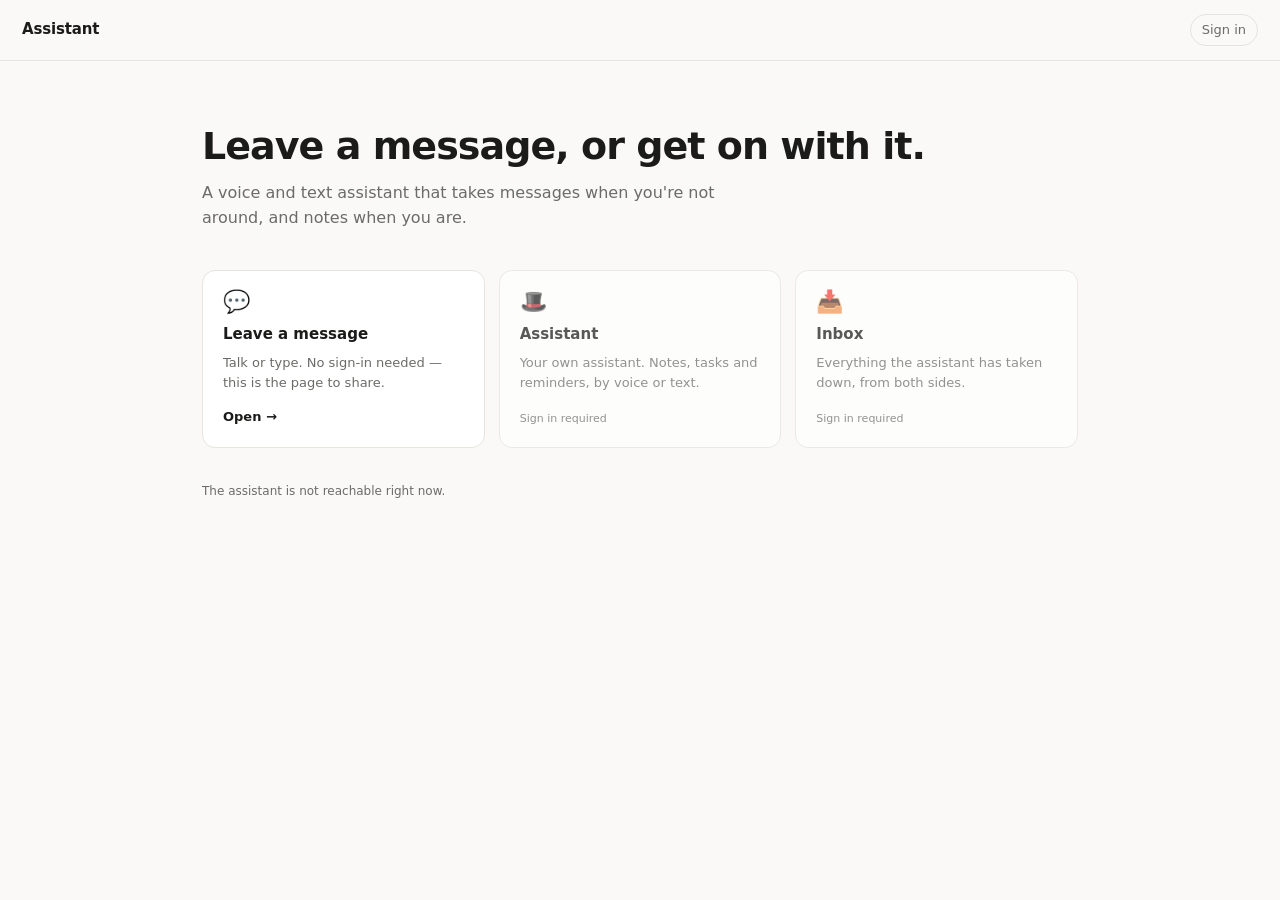
==== commit 758a74a2: "Landing page, and the §13 consent gate index.html becomes a front door linking to the three surfaces" ====
--- a/docs/index.html
+++ b/docs/index.html
@@ -3,48 +3,169 @@
 <head>
 <meta charset="utf-8">
 <meta name="viewport" content="width=device-width, initial-scale=1">
-<title>Leave a message</title>
+<title>Assistant</title>
 <link rel="stylesheet" href="css/app.css">
 </head>
-<body class="centred">
-<div class="app">
-  <header>
-    <span class="dot" id="dot"></span>
-    <h1>Leave a message</h1>
-    <button type="button" id="mic" class="icon" aria-pressed="false"
-            title="Talk instead of typing">🎤</button>
-    <button type="button" id="mute" class="icon" aria-pressed="false"
-            title="Mute the voice">🔊</button>
-    <span class="state" id="state">connecting…</span>
-  </header>
-  <div id="log" role="log" aria-live="polite"></div>
-  <form id="form" class="composer" autocomplete="off">
-    <input type="text" id="input" placeholder="Type your message…" disabled
-           aria-label="Your message" maxlength="4000">
-    <button type="submit" id="send" class="primary" disabled>Send</button>
-  </form>
+<body>
+
+<div class="landing">
+  <nav class="topbar">
+    <span class="brand">Assistant</span>
+    <span class="spacer"></span>
+    <span class="who" id="who" hidden></span>
+    <button class="chip" id="signIn">Sign in</button>
+    <button class="chip" id="signOut" hidden>Sign out</button>
+  </nav>
+
+  <main class="hero">
+    <h1>Leave a message, or get on with it.</h1>
+    <p class="lede">
+      A voice and text assistant that takes messages when you're not around,
+      and notes when you are.
+    </p>
+
+    <div class="cards">
+      <a class="card" href="message.html">
+        <span class="card-icon">💬</span>
+        <h2>Leave a message</h2>
+        <p>Talk or type. No sign-in needed — this is the page to share.</p>
+        <span class="card-go">Open →</span>
+      </a>
+
+      <a class="card locked" href="assistant.html" data-needs-auth>
+        <span class="card-icon">🎩</span>
+        <h2>Assistant</h2>
+        <p>Your own assistant. Notes, tasks and reminders, by voice or text.</p>
+        <span class="card-go">Open →</span>
+        <span class="card-lock">Sign in required</span>
+      </a>
+
+      <a class="card locked" href="dashboard.html" data-needs-auth>
+        <span class="card-icon">📥</span>
+        <h2>Inbox</h2>
+        <p>Everything the assistant has taken down, from both sides.</p>
+        <span class="card-go">Open →</span>
+        <span class="card-lock">Sign in required</span>
+      </a>
+    </div>
+
+    <p class="status" id="status"></p>
+  </main>
 </div>
 
+<!-- Sign-in is a dialog rather than a page, so landing here and signing in
+     does not cost a navigation. -->
+<dialog id="loginDialog" class="login-dialog">
+  <form id="loginForm" autocomplete="on" method="dialog">
+    <h1>Sign in</h1>
+    <p>Owner access.</p>
+    <label for="email">Email</label>
+    <input type="email" id="email" required autocomplete="username">
+    <label for="password">Password</label>
+    <input type="password" id="password" required autocomplete="current-password">
+    <div class="dialog-actions">
+      <button type="button" class="chip" id="cancelLogin">Cancel</button>
+      <button type="submit" class="primary" id="loginBtn">Sign in</button>
+    </div>
+    <div class="err" id="loginErr" role="alert"></div>
+  </form>
+</dialog>
+
 <script type="module">
-import { startWidget } from "./js/widget.js";
+const API = "https://assistant-ai.duckdns.org";
+const SESSION_KEY = "assistant.session";
 
-// Visitor mode: no session token is sent, so the server keeps this a visitor
-// conversation. Mode is derived server-side from verified auth and there is no
-// field a client can set to change it.
-startWidget({
-  wsUrl: "wss://assistant-ai.duckdns.org/ws/chat",
-  tokenKey: "assistant.resume.visitor",
-  el: {
-    log: document.getElementById("log"),
-    input: document.getElementById("input"),
-    send: document.getElementById("send"),
-    form: document.getElementById("form"),
-    dot: document.getElementById("dot"),
-    state: document.getElementById("state"),
-    mic: document.getElementById("mic"),
-    mute: document.getElementById("mute"),
-  },
+const $ = (id) => document.getElementById(id);
+const dialog = $("loginDialog");
+
+function token() {
+  try { return sessionStorage.getItem(SESSION_KEY) || ""; } catch { return ""; }
+}
+
+function paint() {
+  const signedIn = Boolean(token());
+  $("signIn").hidden = signedIn;
+  $("signOut").hidden = !signedIn;
+  $("who").hidden = !signedIn;
+  for (const card of document.querySelectorAll("[data-needs-auth]")) {
+    card.classList.toggle("locked", !signedIn);
+  }
+}
+
+// The locked cards are still real links -- each page has its own sign-in, so
+// following one without a session is a detour rather than a dead end. The
+// dialog is only a shortcut.
+for (const card of document.querySelectorAll("[data-needs-auth]")) {
+  card.addEventListener("click", (e) => {
+    if (token()) return;
+    e.preventDefault();
+    dialog.returnValue = card.getAttribute("href");
+    dialog.showModal();
+  });
+}
+
+$("signIn").addEventListener("click", () => {
+  dialog.returnValue = "";
+  dialog.showModal();
 });
+
+$("signOut").addEventListener("click", () => {
+  try { sessionStorage.removeItem(SESSION_KEY); } catch { /* ignore */ }
+  $("status").textContent = "Signed out.";
+  paint();
+});
+
+$("cancelLogin").addEventListener("click", () => dialog.close(""));
+
+$("loginForm").addEventListener("submit", async (e) => {
+  e.preventDefault();
+  const err = $("loginErr");
+  err.textContent = "";
+  $("loginBtn").disabled = true;
+  const destination = dialog.returnValue;
+  try {
+    const res = await fetch(`${API}/auth/login`, {
+      method: "POST",
+      headers: { "Content-Type": "application/json" },
+      body: JSON.stringify({ email: $("email").value, password: $("password").value }),
+    });
+    if (!res.ok) {
+      // The server returns the same 401 for unknown email and wrong password,
+      // so there is nothing more specific to say here either.
+      err.textContent = res.status === 429
+        ? "Too many attempts. Wait a minute."
+        : "Those details were not accepted.";
+      return;
+    }
+    const { token: t } = await res.json();
+    try { sessionStorage.setItem(SESSION_KEY, t); } catch { /* private mode */ }
+    dialog.close("");
+    paint();
+    // If they were headed somewhere, take them there rather than dropping them
+    // back on the landing page to click twice.
+    if (destination) location.href = destination;
+    else $("status").textContent = "Signed in.";
+  } catch {
+    err.textContent = "Could not reach the server.";
+  } finally {
+    $("loginBtn").disabled = false;
+  }
+});
+
+// Show whether the backend is actually up, so a dead service is obvious here
+// rather than three clicks later.
+(async () => {
+  try {
+    const r = await fetch(`${API}/health`);
+    if (!r.ok) throw new Error();
+    const h = await r.json();
+    $("status").textContent = `Service up · v${h.version}`;
+  } catch {
+    $("status").textContent = "The assistant is not reachable right now.";
+  }
+})();
+
+paint();
 </script>
 </body>
 </html>
--- a/docs/css/app.css
+++ b/docs/css/app.css
@@ -112,3 +112,56 @@
 details.transcript summary { cursor:pointer; color:var(--mut); font-size:12px; }
 details.transcript .line { font-size:13px; margin:6px 0; }
 details.transcript .line b { font-weight:550; }
+
+/* ---------- landing ---------- */
+.landing { min-height:100dvh; display:flex; flex-direction:column; }
+.topbar {
+  display:flex; align-items:center; gap:10px; padding:14px 22px;
+  border-bottom:1px solid var(--line);
+}
+.brand { font-weight:600; letter-spacing:-0.01em; }
+.topbar .spacer { margin-left:auto; }
+.who { font-size:12px; color:var(--mut); }
+
+.hero { flex:1; max-width:920px; margin:0 auto; padding:64px 22px 60px; width:100%; }
+.hero h1 {
+  margin:0 0 12px; font-size:clamp(26px, 5vw, 38px); line-height:1.15;
+  letter-spacing:-0.025em; font-weight:650;
+}
+.lede { margin:0 0 40px; color:var(--mut); font-size:16px; max-width:52ch; }
+
+.cards { display:grid; gap:14px; grid-template-columns:repeat(auto-fit, minmax(240px, 1fr)); }
+.card {
+  position:relative; display:flex; flex-direction:column; gap:6px;
+  padding:20px; border:1px solid var(--line); border-radius:13px;
+  background:var(--panel); color:inherit; text-decoration:none;
+  transition:border-color .15s, transform .15s;
+}
+.card:hover { border-color:var(--accent); transform:translateY(-2px); }
+.card-icon { font-size:22px; line-height:1; }
+.card h2 { margin:4px 0 0; font-size:15px; font-weight:600; }
+.card p { margin:0; font-size:13px; color:var(--mut); flex:1; }
+.card-go { font-size:13px; font-weight:550; margin-top:8px; }
+.card-lock { display:none; font-size:11px; color:var(--mut); margin-top:8px; }
+.card.locked .card-go { display:none; }
+.card.locked .card-lock { display:block; }
+.card.locked { opacity:.72; }
+
+.status { margin-top:34px; font-size:12px; color:var(--mut); }
+
+.login-dialog {
+  border:1px solid var(--line); border-radius:14px; background:var(--panel);
+  color:var(--fg); padding:26px; width:min(92vw, 360px);
+}
+.login-dialog::backdrop { background:rgba(0,0,0,.45); }
+.login-dialog h1 { margin:0 0 4px; font-size:17px; }
+.login-dialog p { margin:0 0 18px; color:var(--mut); font-size:13px; }
+.login-dialog label { display:block; font-size:12px; color:var(--mut); margin:12px 0 5px; }
+.login-dialog input { width:100%; }
+.dialog-actions { display:flex; gap:8px; justify-content:flex-end; margin-top:20px; }
+
+/* §13: shown under the visitor widget, before anything is said. */
+.notice {
+  margin:0; padding:9px 14px; border-top:1px solid var(--line);
+  font-size:11px; color:var(--mut); line-height:1.45;
+}
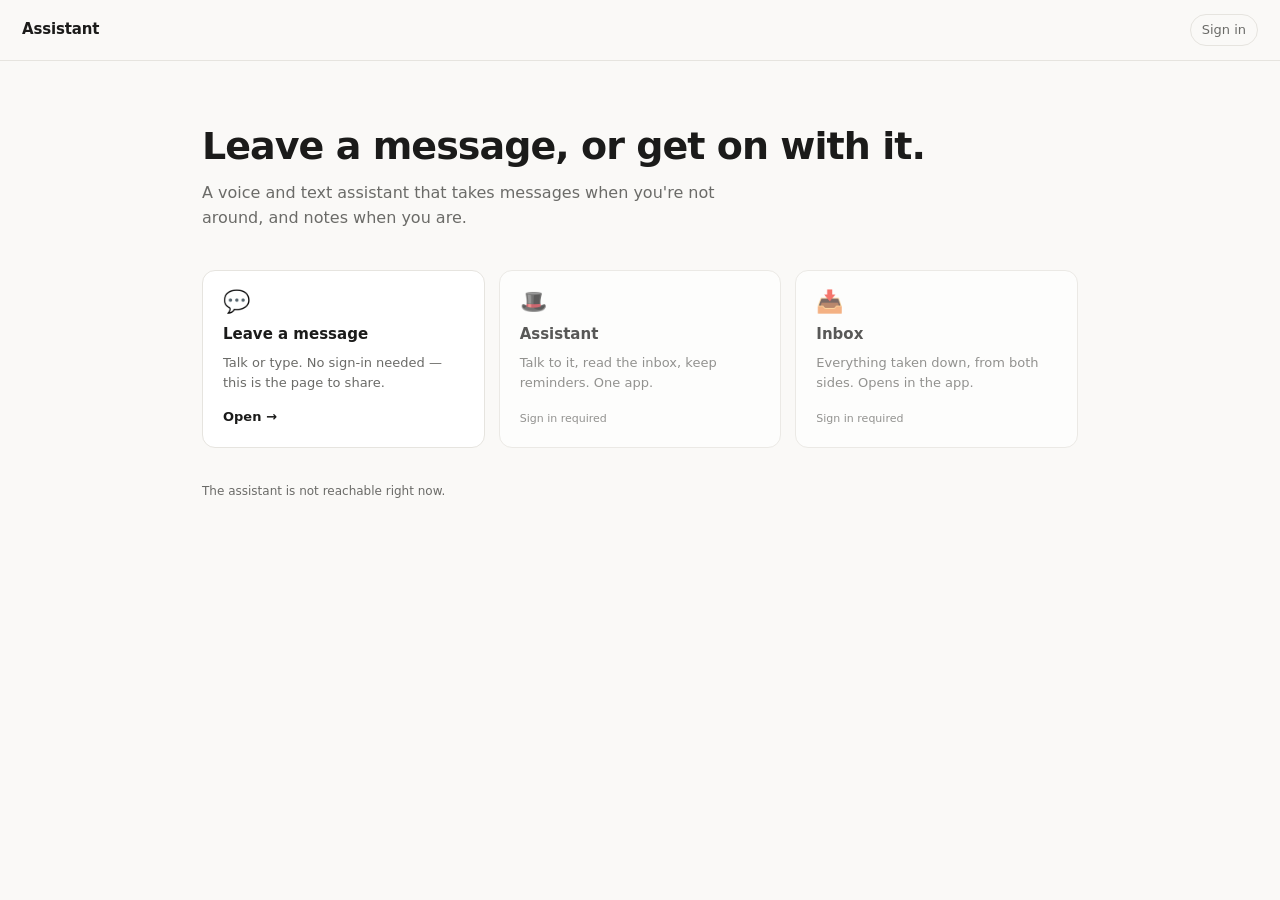
==== commit 94229d81: "Owner app: five modules in one shell, matching the gardening app's design The owner side was two sep" ====
--- a/docs/index.html
+++ b/docs/index.html
@@ -4,6 +4,12 @@
 <meta charset="utf-8">
 <meta name="viewport" content="width=device-width, initial-scale=1">
 <title>Assistant</title>
+<link rel="manifest" href="manifest.json">
+<link rel="apple-touch-icon" href="icons/apple-touch-icon.png">
+<meta name="theme-color" content="#131314">
+<meta name="apple-mobile-web-app-capable" content="yes">
+<meta name="apple-mobile-web-app-status-bar-style" content="black-translucent">
+<meta name="apple-mobile-web-app-title" content="Assistant">
 <link rel="stylesheet" href="css/app.css">
 </head>
 <body>
@@ -32,18 +38,18 @@
         <span class="card-go">Open →</span>
       </a>
 
-      <a class="card locked" href="assistant.html" data-needs-auth>
+      <a class="card locked" href="app.html" data-needs-auth>
         <span class="card-icon">🎩</span>
         <h2>Assistant</h2>
-        <p>Your own assistant. Notes, tasks and reminders, by voice or text.</p>
+        <p>Talk to it, read the inbox, keep reminders. One app.</p>
         <span class="card-go">Open →</span>
         <span class="card-lock">Sign in required</span>
       </a>
 
-      <a class="card locked" href="dashboard.html" data-needs-auth>
+      <a class="card locked" href="app.html#inbox" data-needs-auth>
         <span class="card-icon">📥</span>
         <h2>Inbox</h2>
-        <p>Everything the assistant has taken down, from both sides.</p>
+        <p>Everything taken down, from both sides. Opens in the app.</p>
         <span class="card-go">Open →</span>
         <span class="card-lock">Sign in required</span>
       </a>
@@ -167,5 +173,9 @@
 
 paint();
 </script>
+<script type="module">
+import { registerServiceWorker } from "./js/pwa.js";
+registerServiceWorker();
+</script>
 </body>
 </html>
--- a/docs/css/app.css
+++ b/docs/css/app.css
@@ -19,7 +19,8 @@
   margin:0; min-height:100dvh; background:var(--bg); color:var(--fg);
   font:15px/1.55 ui-sans-serif, system-ui, -apple-system, "Segoe UI", sans-serif;
 }
-body.centred { display:grid; place-items:center; padding:16px; }
+/* Applies to any element, not just body: the dashboard centres a div. */
+.centred { display:grid; place-items:center; padding:16px; min-height:100dvh; }
 
 /* ---------- conversation widget ---------- */
 .app {
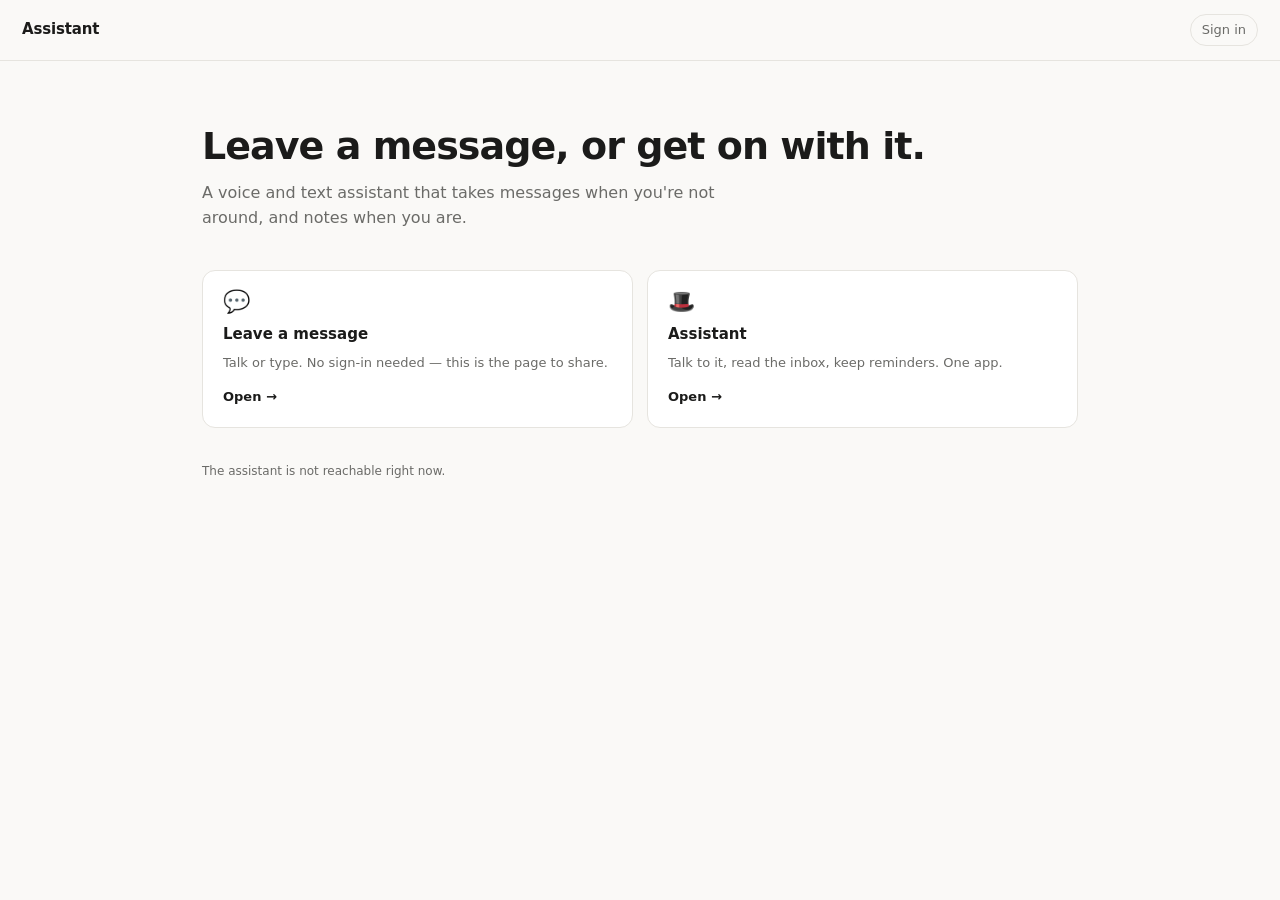
==== commit 4f7e9f0f: "Work offline, sync afterwards; one sign-in; stop mispronouncing Arabic **Offline.** The planner, the" ====
--- a/docs/index.html
+++ b/docs/index.html
@@ -38,20 +38,14 @@
         <span class="card-go">Open →</span>
       </a>
 
-      <a class="card locked" href="app.html" data-needs-auth>
+      <!-- Not shown at all until there is a session. Advertising the owner's
+           app to everyone who is given the message link, complete with a
+           "sign in required" badge, tells a stranger exactly where to knock. -->
+      <a class="card" href="app.html" data-needs-auth hidden>
         <span class="card-icon">🎩</span>
         <h2>Assistant</h2>
         <p>Talk to it, read the inbox, keep reminders. One app.</p>
         <span class="card-go">Open →</span>
-        <span class="card-lock">Sign in required</span>
-      </a>
-
-      <a class="card locked" href="app.html#inbox" data-needs-auth>
-        <span class="card-icon">📥</span>
-        <h2>Inbox</h2>
-        <p>Everything taken down, from both sides. Opens in the app.</p>
-        <span class="card-go">Open →</span>
-        <span class="card-lock">Sign in required</span>
       </a>
     </div>
 
@@ -80,12 +74,18 @@
 <script type="module">
 const API = "https://assistant-ai.duckdns.org";
 const SESSION_KEY = "assistant.session";
+const EMAIL_KEY = "assistant.email";
 
 const $ = (id) => document.getElementById(id);
 const dialog = $("loginDialog");
 
+// localStorage, and the same key the app uses.
+//
+// This was sessionStorage, which is a different box entirely -- so signing in
+// here put the token somewhere app.html never looks, and the app asked for the
+// password a second time the moment you arrived. One sign-in, one place.
 function token() {
-  try { return sessionStorage.getItem(SESSION_KEY) || ""; } catch { return ""; }
+  try { return localStorage.getItem(SESSION_KEY) || ""; } catch { return ""; }
 }
 
 function paint() {
@@ -93,21 +93,10 @@
   $("signIn").hidden = signedIn;
   $("signOut").hidden = !signedIn;
   $("who").hidden = !signedIn;
+  $("who").textContent = signedIn ? (localStorage.getItem(EMAIL_KEY) || "") : "";
   for (const card of document.querySelectorAll("[data-needs-auth]")) {
-    card.classList.toggle("locked", !signedIn);
+    card.hidden = !signedIn;
   }
-}
-
-// The locked cards are still real links -- each page has its own sign-in, so
-// following one without a session is a detour rather than a dead end. The
-// dialog is only a shortcut.
-for (const card of document.querySelectorAll("[data-needs-auth]")) {
-  card.addEventListener("click", (e) => {
-    if (token()) return;
-    e.preventDefault();
-    dialog.returnValue = card.getAttribute("href");
-    dialog.showModal();
-  });
 }
 
 $("signIn").addEventListener("click", () => {
@@ -116,7 +105,10 @@
 });
 
 $("signOut").addEventListener("click", () => {
-  try { sessionStorage.removeItem(SESSION_KEY); } catch { /* ignore */ }
+  try {
+    localStorage.removeItem(SESSION_KEY);
+    localStorage.removeItem(EMAIL_KEY);
+  } catch { /* ignore */ }
   $("status").textContent = "Signed out.";
   paint();
 });
@@ -144,13 +136,15 @@
       return;
     }
     const { token: t } = await res.json();
-    try { sessionStorage.setItem(SESSION_KEY, t); } catch { /* private mode */ }
+    try {
+      localStorage.setItem(SESSION_KEY, t);
+      localStorage.setItem(EMAIL_KEY, $("email").value);
+    } catch { /* private mode */ }
     dialog.close("");
     paint();
-    // If they were headed somewhere, take them there rather than dropping them
-    // back on the landing page to click twice.
-    if (destination) location.href = destination;
-    else $("status").textContent = "Signed in.";
+    // Straight into the app: signing in on this page is only ever a way of
+    // getting there.
+    location.href = destination || "app.html";
   } catch {
     err.textContent = "Could not reach the server.";
   } finally {
